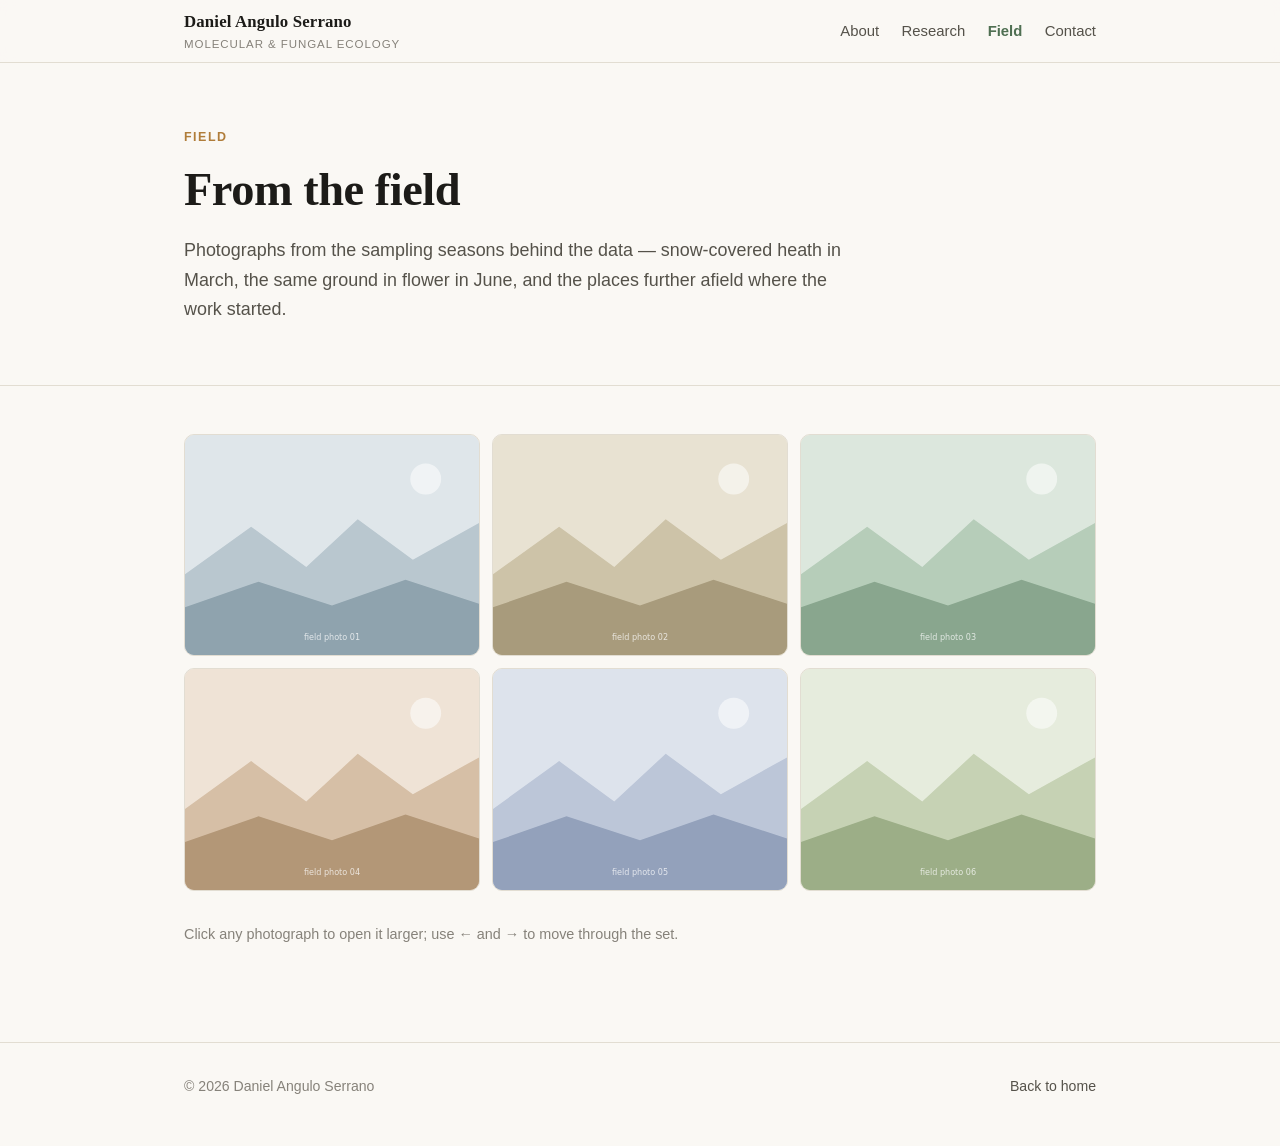
==== field.html @ 907039a4 "Personal site: home, research, field gallery, styles Static HTML/CSS site for GitHub Pages. No build" ====
<!doctype html>
<html lang="en">
<head>
<meta charset="utf-8">
<meta name="viewport" content="width=device-width, initial-scale=1">
<title>Field — Daniel Angulo Serrano</title>
<meta name="description" content="Field photographs from alpine tundra and Andean fieldwork.">
<link rel="stylesheet" href="assets/style.css">
<link rel="icon" href="images/site/favicon.svg" type="image/svg+xml">
</head>
<body>
<a class="skip" href="#main">Skip to content</a>

<header class="site-header">
  <div class="wrap">
    <a class="brand" href="index.html">Daniel Angulo Serrano
      <span class="brand-sub">Molecular &amp; fungal ecology</span>
    </a>
    <nav class="site-nav">
      <a href="index.html">About</a>
      <a href="research.html">Research</a>
      <a href="field.html" aria-current="page">Field</a>
      <a href="index.html#contact">Contact</a>
    </nav>
  </div>
</header>

<main id="main">
  <section class="hero">
    <div class="wrap">
      <p class="kicker">Field</p>
      <h1>From the field</h1>
      <p class="lede">
        <!-- EDIT: your own intro line for the gallery -->
        Photographs from the sampling seasons behind the data — snow-covered
        heath in March, the same ground in flower in June, and the places
        further afield where the work started.
      </p>
    </div>
  </section>

  <section class="section wrap">
    <!-- The grid is built from assets/photos.js — edit that file to add photos. -->
    <div class="gallery" id="gallery"></div>

    <p style="color:var(--ink-faint); font-size:.9rem;">
      Click any photograph to open it larger; use ← and → to move through the set.
    </p>
  </section>
</main>

<!-- lightbox -->
<div id="lightbox" role="dialog" aria-modal="true" aria-label="Enlarged photograph">
  <button class="lb-close" aria-label="Close">&times;</button>
  <button class="lb-prev" aria-label="Previous photograph">&#8249;</button>
  <button class="lb-next" aria-label="Next photograph">&#8250;</button>
  <img src="" alt="">
  <div class="lb-caption"></div>
</div>

<footer class="site-footer">
  <div class="wrap">
    <span>© <span id="year">2026</span> Daniel Angulo Serrano</span>
    <span><a href="index.html">Back to home</a></span>
  </div>
</footer>

<script src="assets/photos.js"></script>
<script src="assets/gallery.js"></script>
<script>document.getElementById('year').textContent = new Date().getFullYear();</script>
</body>
</html>
---- assets/style.css ----
/* ============================================================
   Daniel Angulo Serrano — personal site
   One stylesheet for the whole site. Colours live in :root
   below; change them there and every page follows.
   ============================================================ */

:root {
  --bg:        #faf8f4;
  --bg-soft:   #f1ede5;
  --card:      #ffffff;
  --ink:       #1c1b18;
  --ink-soft:  #55524a;
  --ink-faint: #86827a;
  --rule:      #e2ddd2;
  --accent:    #4f6f52;   /* moss */
  --accent-2:  #b07d3a;   /* ochre */
  --shadow:    0 1px 2px rgba(28,27,24,.05), 0 8px 24px rgba(28,27,24,.06);
  --radius:    10px;
  --measure:   68ch;
  --serif: "Iowan Old Style", "Palatino Linotype", Palatino, Georgia, "Times New Roman", serif;
  --sans: -apple-system, BlinkMacSystemFont, "Segoe UI", Roboto, "Helvetica Neue", Arial, sans-serif;
  --mono: ui-monospace, SFMono-Regular, Menlo, Consolas, monospace;
}

@media (prefers-color-scheme: dark) {
  :root {
    --bg:        #15171a;
    --bg-soft:   #1c1f23;
    --card:      #1e2126;
    --ink:       #eceae5;
    --ink-soft:  #b3aea4;
    --ink-faint: #857f75;
    --rule:      #2e3238;
    --accent:    #8fb894;
    --accent-2:  #d9a463;
    --shadow:    0 1px 2px rgba(0,0,0,.3), 0 8px 24px rgba(0,0,0,.35);
  }
}

*, *::before, *::after { box-sizing: border-box; }

html { scroll-behavior: smooth; }

body {
  margin: 0;
  background: var(--bg);
  color: var(--ink);
  font-family: var(--sans);
  font-size: 17px;
  line-height: 1.65;
  -webkit-font-smoothing: antialiased;
}

img { max-width: 100%; display: block; }

a { color: var(--accent); text-decoration: none; }
a:hover { text-decoration: underline; text-underline-offset: 3px; }

h1, h2, h3 { font-family: var(--serif); font-weight: 600; line-height: 1.2; letter-spacing: -0.01em; }
h1 { font-size: clamp(2rem, 5vw, 2.9rem); margin: 0 0 .4em; }
h2 { font-size: clamp(1.35rem, 3vw, 1.7rem); margin: 2.6rem 0 .8rem; }
h3 { font-size: 1.12rem; margin: 1.8rem 0 .4rem; }

p, ul, ol { max-width: var(--measure); }
p { margin: 0 0 1.1em; }

.wrap { max-width: 960px; margin: 0 auto; padding: 0 1.5rem; }
.narrow { max-width: 760px; }

/* ---------- header / nav ---------- */

.site-header {
  border-bottom: 1px solid var(--rule);
  background: color-mix(in srgb, var(--bg) 88%, transparent);
  backdrop-filter: saturate(150%) blur(8px);
  position: sticky; top: 0; z-index: 20;
}
.site-header .wrap {
  display: flex; align-items: center; justify-content: space-between;
  gap: 1rem; min-height: 62px; flex-wrap: wrap;
}
.brand {
  font-family: var(--serif); font-size: 1.05rem; font-weight: 600;
  color: var(--ink); letter-spacing: .01em; white-space: nowrap;
}
.brand:hover { text-decoration: none; color: var(--accent); }
.brand .brand-sub {
  display: block; font-family: var(--sans); font-size: .72rem;
  font-weight: 400; letter-spacing: .08em; text-transform: uppercase;
  color: var(--ink-faint);
}
.site-nav { display: flex; gap: 1.4rem; font-size: .93rem; }
.site-nav a { color: var(--ink-soft); }
.site-nav a:hover, .site-nav a[aria-current="page"] { color: var(--accent); text-decoration: none; }
.site-nav a[aria-current="page"] { font-weight: 600; }

/* ---------- hero ---------- */

.hero { padding: 4rem 0 2.5rem; border-bottom: 1px solid var(--rule); }
.hero-grid { display: grid; grid-template-columns: 1fr; gap: 2.2rem; align-items: start; }
@media (min-width: 760px) {
  .hero-grid { grid-template-columns: 1fr 240px; gap: 3rem; }
}
.portrait {
  width: 100%; aspect-ratio: 1/1; object-fit: cover;
  border-radius: var(--radius); box-shadow: var(--shadow); background: var(--bg-soft);
}
.kicker {
  font-size: .78rem; letter-spacing: .12em; text-transform: uppercase;
  color: var(--accent-2); font-weight: 600; margin: 0 0 .9rem;
}
.lede { font-size: 1.12rem; color: var(--ink-soft); }

/* ---------- generic sections ---------- */

main { padding-bottom: 5rem; }
.section { padding-top: 1rem; }
.eyebrow {
  font-size: .74rem; letter-spacing: .14em; text-transform: uppercase;
  color: var(--ink-faint); font-weight: 600;
}

/* ---------- cards / project list ---------- */

.cards { display: grid; gap: 1.2rem; grid-template-columns: 1fr; margin: 1.5rem 0; }
@media (min-width: 720px) { .cards.two { grid-template-columns: 1fr 1fr; } }

.card {
  background: var(--card); border: 1px solid var(--rule);
  border-radius: var(--radius); padding: 1.4rem 1.5rem; box-shadow: var(--shadow);
}
.card h3 { margin-top: 0; }
.card p:last-child { margin-bottom: 0; }
.card .meta { font-size: .85rem; color: var(--ink-faint); margin-bottom: .6rem; }

.tags { display: flex; flex-wrap: wrap; gap: .4rem; padding: 0; margin: .9rem 0 0; list-style: none; max-width: none; }
.tags li {
  font-size: .76rem; letter-spacing: .02em; padding: .18rem .6rem;
  border: 1px solid var(--rule); border-radius: 999px; color: var(--ink-soft);
  background: var(--bg-soft);
}

/* ---------- project entries (research page) ---------- */

.project { border-top: 1px solid var(--rule); padding: 2rem 0; }
.project:first-of-type { border-top: none; }
.project-head { display: flex; flex-wrap: wrap; gap: .5rem 1rem; align-items: baseline; }
.project-head h3 { margin: 0; font-size: 1.3rem; }
.project-head .years { font-size: .85rem; color: var(--ink-faint); font-family: var(--mono); }
.project .status {
  display: inline-block; font-size: .72rem; letter-spacing: .08em; text-transform: uppercase;
  color: var(--accent); border: 1px solid currentColor; border-radius: 999px; padding: .1rem .55rem;
}

/* ---------- publication list ---------- */

.pubs { list-style: none; padding: 0; max-width: var(--measure); }
.pubs li { padding: 1rem 0; border-top: 1px solid var(--rule); }
.pubs li:first-child { border-top: none; }
.pubs .authors { color: var(--ink-soft); font-size: .95rem; }
.pubs .title { display: block; font-weight: 600; margin: .15rem 0; }
.pubs .venue { font-size: .9rem; color: var(--ink-faint); font-style: italic; }

/* ---------- photo gallery ---------- */

.gallery {
  display: grid; gap: 12px;
  grid-template-columns: repeat(auto-fill, minmax(220px, 1fr));
  margin: 2rem 0;
}
.shot {
  margin: 0; position: relative; overflow: hidden;
  border-radius: var(--radius); background: var(--bg-soft);
  border: 1px solid var(--rule); cursor: zoom-in;
}
.shot img {
  width: 100%; height: 100%; aspect-ratio: 4/3; object-fit: cover;
  transition: transform .45s cubic-bezier(.2,.7,.3,1);
}
.shot:hover img { transform: scale(1.04); }
.shot figcaption {
  position: absolute; inset: auto 0 0 0; padding: 1.6rem .8rem .6rem;
  font-size: .82rem; color: #fff; line-height: 1.35;
  background: linear-gradient(to top, rgba(0,0,0,.72), rgba(0,0,0,0));
  opacity: 0; transition: opacity .25s;
}
.shot:hover figcaption, .shot:focus-within figcaption { opacity: 1; }
.shot figcaption .where { display: block; color: rgba(255,255,255,.72); font-size: .75rem; }

/* lightbox */
#lightbox {
  position: fixed; inset: 0; z-index: 50; display: none;
  background: rgba(12,12,12,.92); padding: 2rem;
  align-items: center; justify-content: center; flex-direction: column; gap: 1rem;
}
#lightbox.open { display: flex; }
#lightbox img { max-width: min(1100px, 92vw); max-height: 78vh; object-fit: contain; border-radius: 6px; }
#lightbox .lb-caption { color: #eee; font-size: .9rem; text-align: center; max-width: 60ch; }
#lightbox .lb-caption span { display: block; color: #999; font-size: .8rem; }
#lightbox button {
  position: absolute; background: none; border: none; color: #fff;
  font-size: 2rem; cursor: pointer; padding: .4rem .9rem; line-height: 1; opacity: .7;
}
#lightbox button:hover { opacity: 1; }
.lb-close { top: 1rem; right: 1.2rem; }
.lb-prev { left: .5rem; top: 50%; transform: translateY(-50%); }
.lb-next { right: .5rem; top: 50%; transform: translateY(-50%); }

/* ---------- misc ---------- */

.callout {
  background: var(--bg-soft); border-left: 3px solid var(--accent);
  border-radius: 0 var(--radius) var(--radius) 0;
  padding: 1rem 1.2rem; margin: 1.6rem 0; max-width: var(--measure);
  font-size: .95rem; color: var(--ink-soft);
}
.callout p:last-child { margin-bottom: 0; }

.btn-row { display: flex; flex-wrap: wrap; gap: .7rem; margin: 1.6rem 0 0; }
.btn {
  display: inline-block; padding: .55rem 1.1rem; border-radius: 999px;
  border: 1px solid var(--accent); color: var(--accent);
  font-size: .92rem; font-weight: 500;
}
.btn:hover { background: var(--accent); color: var(--bg); text-decoration: none; }
.btn.solid { background: var(--accent); color: var(--bg); }
.btn.solid:hover { background: color-mix(in srgb, var(--accent) 82%, #000); }

.site-footer {
  border-top: 1px solid var(--rule); padding: 2rem 0 3rem;
  font-size: .88rem; color: var(--ink-faint);
}
.site-footer .wrap { display: flex; flex-wrap: wrap; gap: .6rem 1.4rem; justify-content: space-between; }
.site-footer a { color: var(--ink-soft); }

.skip {
  position: absolute; left: -9999px; top: 0; background: var(--accent); color: #fff;
  padding: .6rem 1rem; z-index: 100;
}
.skip:focus { left: .5rem; top: .5rem; }
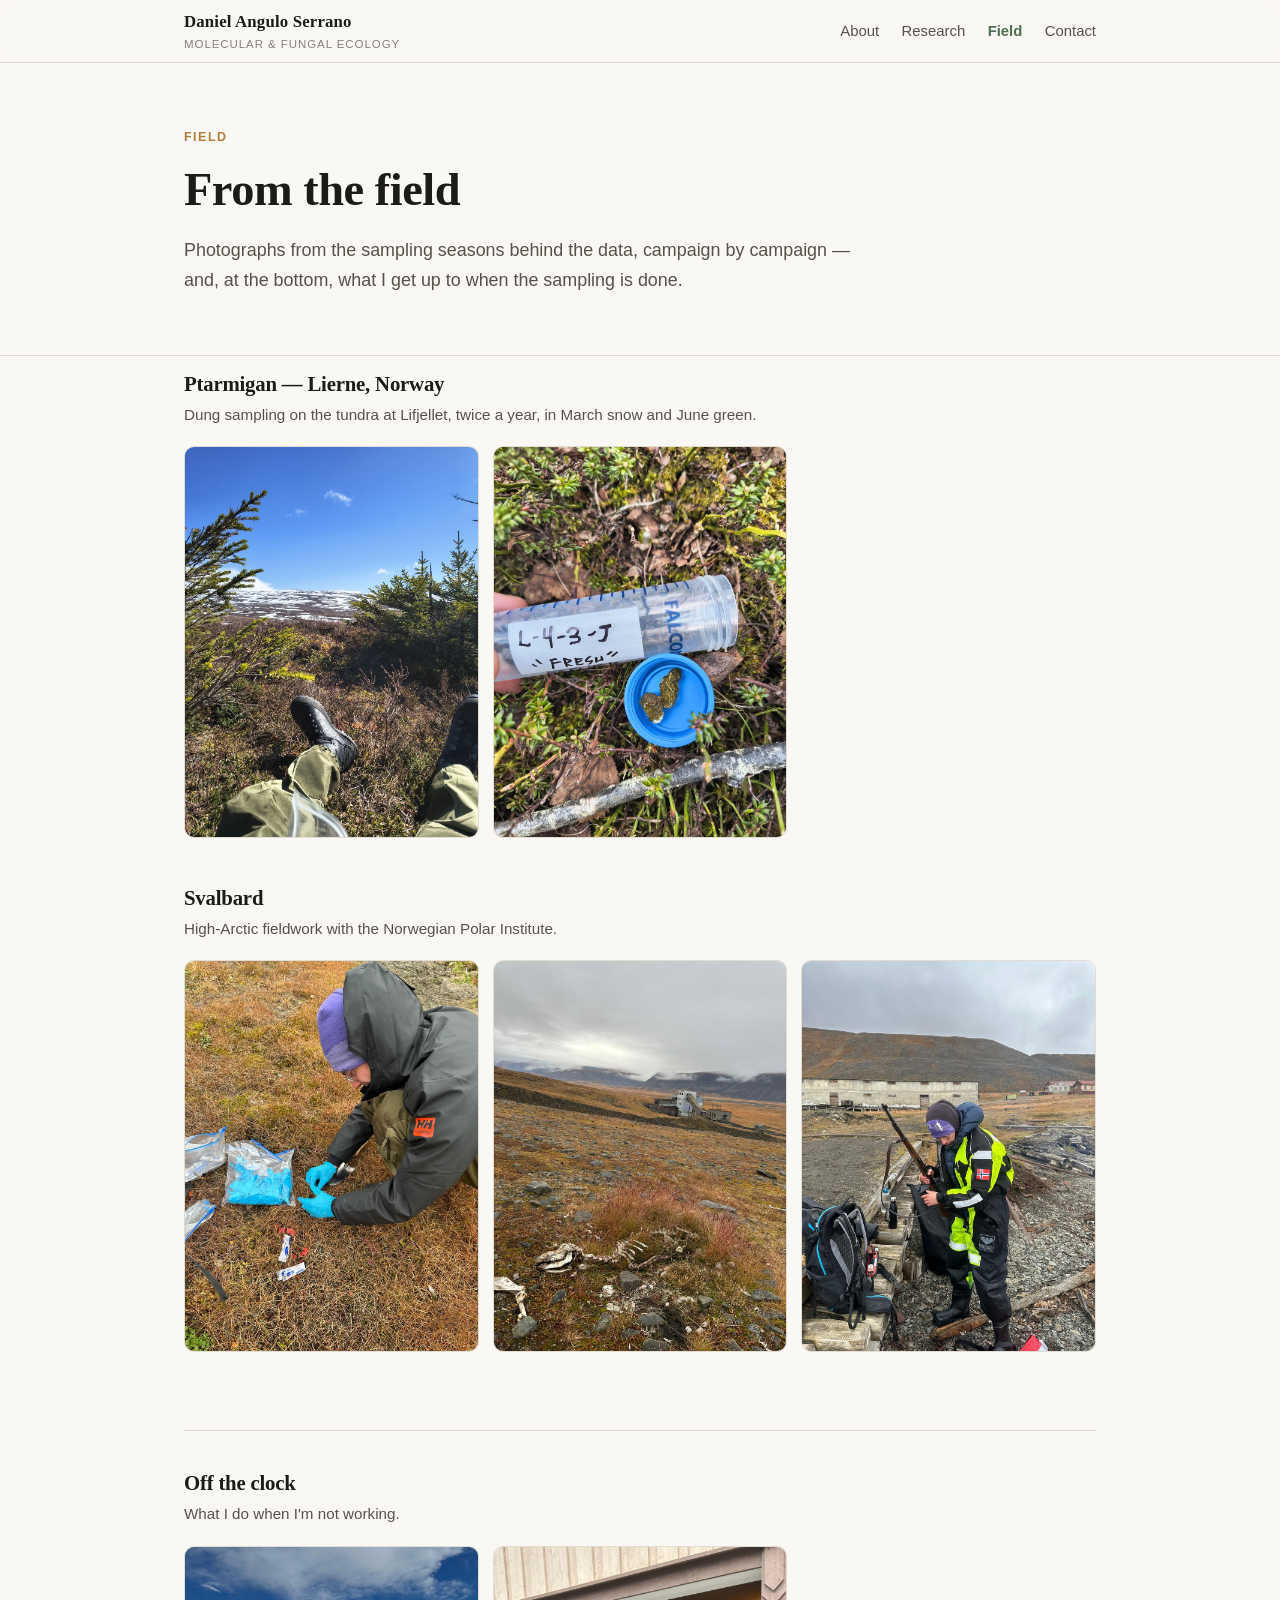
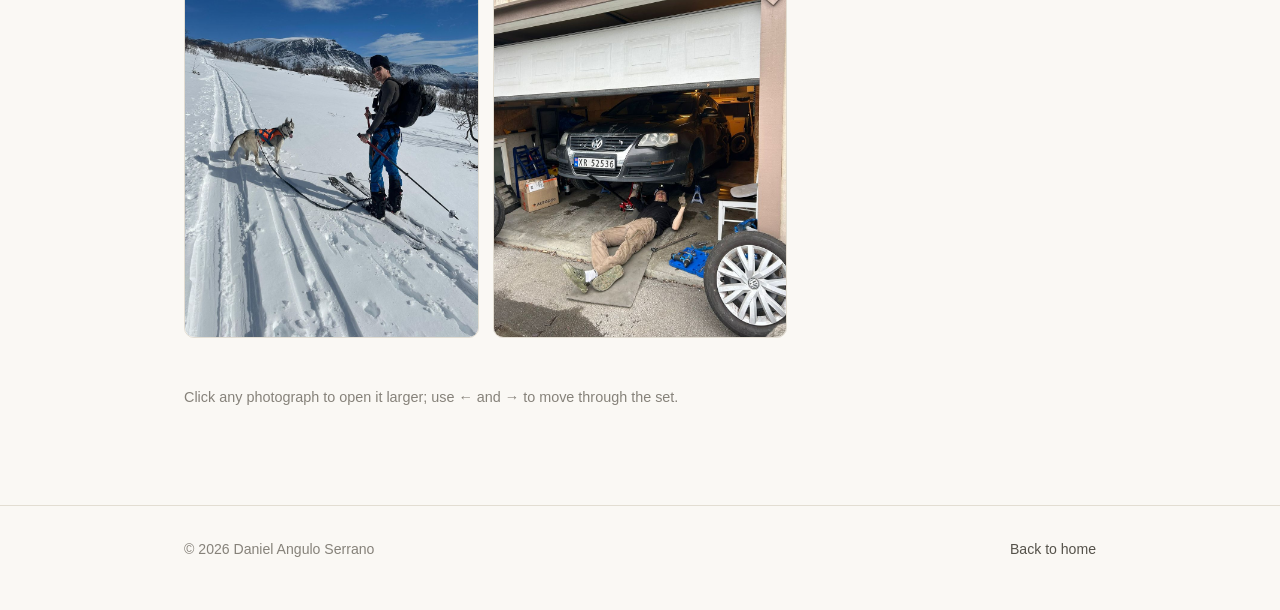
==== commit 16341062: "Add field photos, group the gallery, add BSc permafrost entry - 7 real photos replace the placeholde" ====
--- a/field.html
+++ b/field.html
@@ -32,16 +32,17 @@
       <h1>From the field</h1>
       <p class="lede">
         <!-- EDIT: your own intro line for the gallery -->
-        Photographs from the sampling seasons behind the data — snow-covered
-        heath in March, the same ground in flower in June, and the places
-        further afield where the work started.
+        Photographs from the sampling seasons behind the data, campaign by
+        campaign — and, at the bottom, what I get up to when the sampling
+        is done.
       </p>
     </div>
   </section>
 
   <section class="section wrap">
-    <!-- The grid is built from assets/photos.js — edit that file to add photos. -->
-    <div class="gallery" id="gallery"></div>
+    <!-- Sections are built from GROUPS + PHOTOS in assets/photos.js —
+         edit that file to add a photo or start a new collection. -->
+    <div id="gallery"></div>
 
     <p style="color:var(--ink-faint); font-size:.9rem;">
       Click any photograph to open it larger; use ← and → to move through the set.
--- a/assets/style.css
+++ b/assets/style.css
@@ -142,7 +142,7 @@
 
 /* ---------- project entries (research page) ---------- */
 
-.project { border-top: 1px solid var(--rule); padding: 2rem 0; }
+.project { border-top: 1px solid var(--rule); padding: 2rem 0; clear: both; overflow: hidden; }
 .project:first-of-type { border-top: none; }
 .project-head { display: flex; flex-wrap: wrap; gap: .5rem 1rem; align-items: baseline; }
 .project-head h3 { margin: 0; font-size: 1.3rem; }
@@ -163,29 +163,44 @@
 
 /* ---------- photo gallery ---------- */
 
+.gallery-section { margin: 0 0 3rem; }
+.gallery-section.separate {
+  border-top: 1px solid var(--rule);
+  margin-top: 4rem; padding-top: 2.5rem;
+}
+.group-title { margin: 0 0 .3rem; font-size: 1.3rem; }
+.group-blurb { color: var(--ink-soft); font-size: .95rem; margin: 0 0 1.2rem; }
+
+/* Multi-column masonry: photos keep their own shape, no cropping, and a
+   mix of portrait and landscape shots still packs tidily. */
 .gallery {
-  display: grid; gap: 12px;
-  grid-template-columns: repeat(auto-fill, minmax(220px, 1fr));
-  margin: 2rem 0;
-}
+  columns: 1;
+  column-gap: 14px;
+  margin: 0;
+}
+@media (min-width: 700px)  { .gallery { columns: 2; } }
+@media (min-width: 1050px) { .gallery { columns: 3; } }
+
 .shot {
-  margin: 0; position: relative; overflow: hidden;
+  margin: 0 0 14px; position: relative; overflow: hidden;
+  break-inside: avoid; -webkit-column-break-inside: avoid;
   border-radius: var(--radius); background: var(--bg-soft);
   border: 1px solid var(--rule); cursor: zoom-in;
+  display: block;
 }
 .shot img {
-  width: 100%; height: 100%; aspect-ratio: 4/3; object-fit: cover;
+  width: 100%; height: auto; display: block;
   transition: transform .45s cubic-bezier(.2,.7,.3,1);
 }
 .shot:hover img { transform: scale(1.04); }
 .shot figcaption {
-  position: absolute; inset: auto 0 0 0; padding: 1.6rem .8rem .6rem;
-  font-size: .82rem; color: #fff; line-height: 1.35;
-  background: linear-gradient(to top, rgba(0,0,0,.72), rgba(0,0,0,0));
+  position: absolute; inset: auto 0 0 0; padding: 1.8rem .85rem .7rem;
+  font-size: .85rem; color: #fff; line-height: 1.35;
+  background: linear-gradient(to top, rgba(0,0,0,.78), rgba(0,0,0,0));
   opacity: 0; transition: opacity .25s;
 }
 .shot:hover figcaption, .shot:focus-within figcaption { opacity: 1; }
-.shot figcaption .where { display: block; color: rgba(255,255,255,.72); font-size: .75rem; }
+.shot figcaption .where { display: block; color: rgba(255,255,255,.75); font-size: .77rem; }
 
 /* lightbox */
 #lightbox {
@@ -197,6 +212,7 @@
 #lightbox img { max-width: min(1100px, 92vw); max-height: 78vh; object-fit: contain; border-radius: 6px; }
 #lightbox .lb-caption { color: #eee; font-size: .9rem; text-align: center; max-width: 60ch; }
 #lightbox .lb-caption span { display: block; color: #999; font-size: .8rem; }
+#lightbox .lb-caption .lb-note { color: #ccc; font-size: .85rem; margin: .45rem 0 .3rem; font-style: italic; }
 #lightbox button {
   position: absolute; background: none; border: none; color: #fff;
   font-size: 2rem; cursor: pointer; padding: .4rem .9rem; line-height: 1; opacity: .7;
@@ -205,6 +221,29 @@
 .lb-close { top: 1rem; right: 1.2rem; }
 .lb-prev { left: .5rem; top: 50%; transform: translateY(-50%); }
 .lb-next { right: .5rem; top: 50%; transform: translateY(-50%); }
+
+/* ---------- project figure & press line (research page) ---------- */
+
+.project-figure { margin: 1.4rem 0; }
+.project-figure img { border-radius: var(--radius); box-shadow: var(--shadow); }
+.project-figure figcaption {
+  font-size: .82rem; color: var(--ink-faint); margin-top: .5rem; line-height: 1.4;
+}
+@media (min-width: 720px) {
+  .project-figure {
+    float: right; width: 235px; margin: .2rem 0 1rem 1.8rem;
+  }
+}
+
+.press {
+  font-size: .93rem; color: var(--ink-soft);
+  border-left: 3px solid var(--accent-2); padding: .1rem 0 .1rem .9rem;
+  margin: 1.3rem 0; max-width: var(--measure);
+}
+.press .press-label {
+  display: block; font-size: .72rem; letter-spacing: .12em;
+  text-transform: uppercase; color: var(--accent-2); font-weight: 600; margin-bottom: .2rem;
+}
 
 /* ---------- misc ---------- */
 
